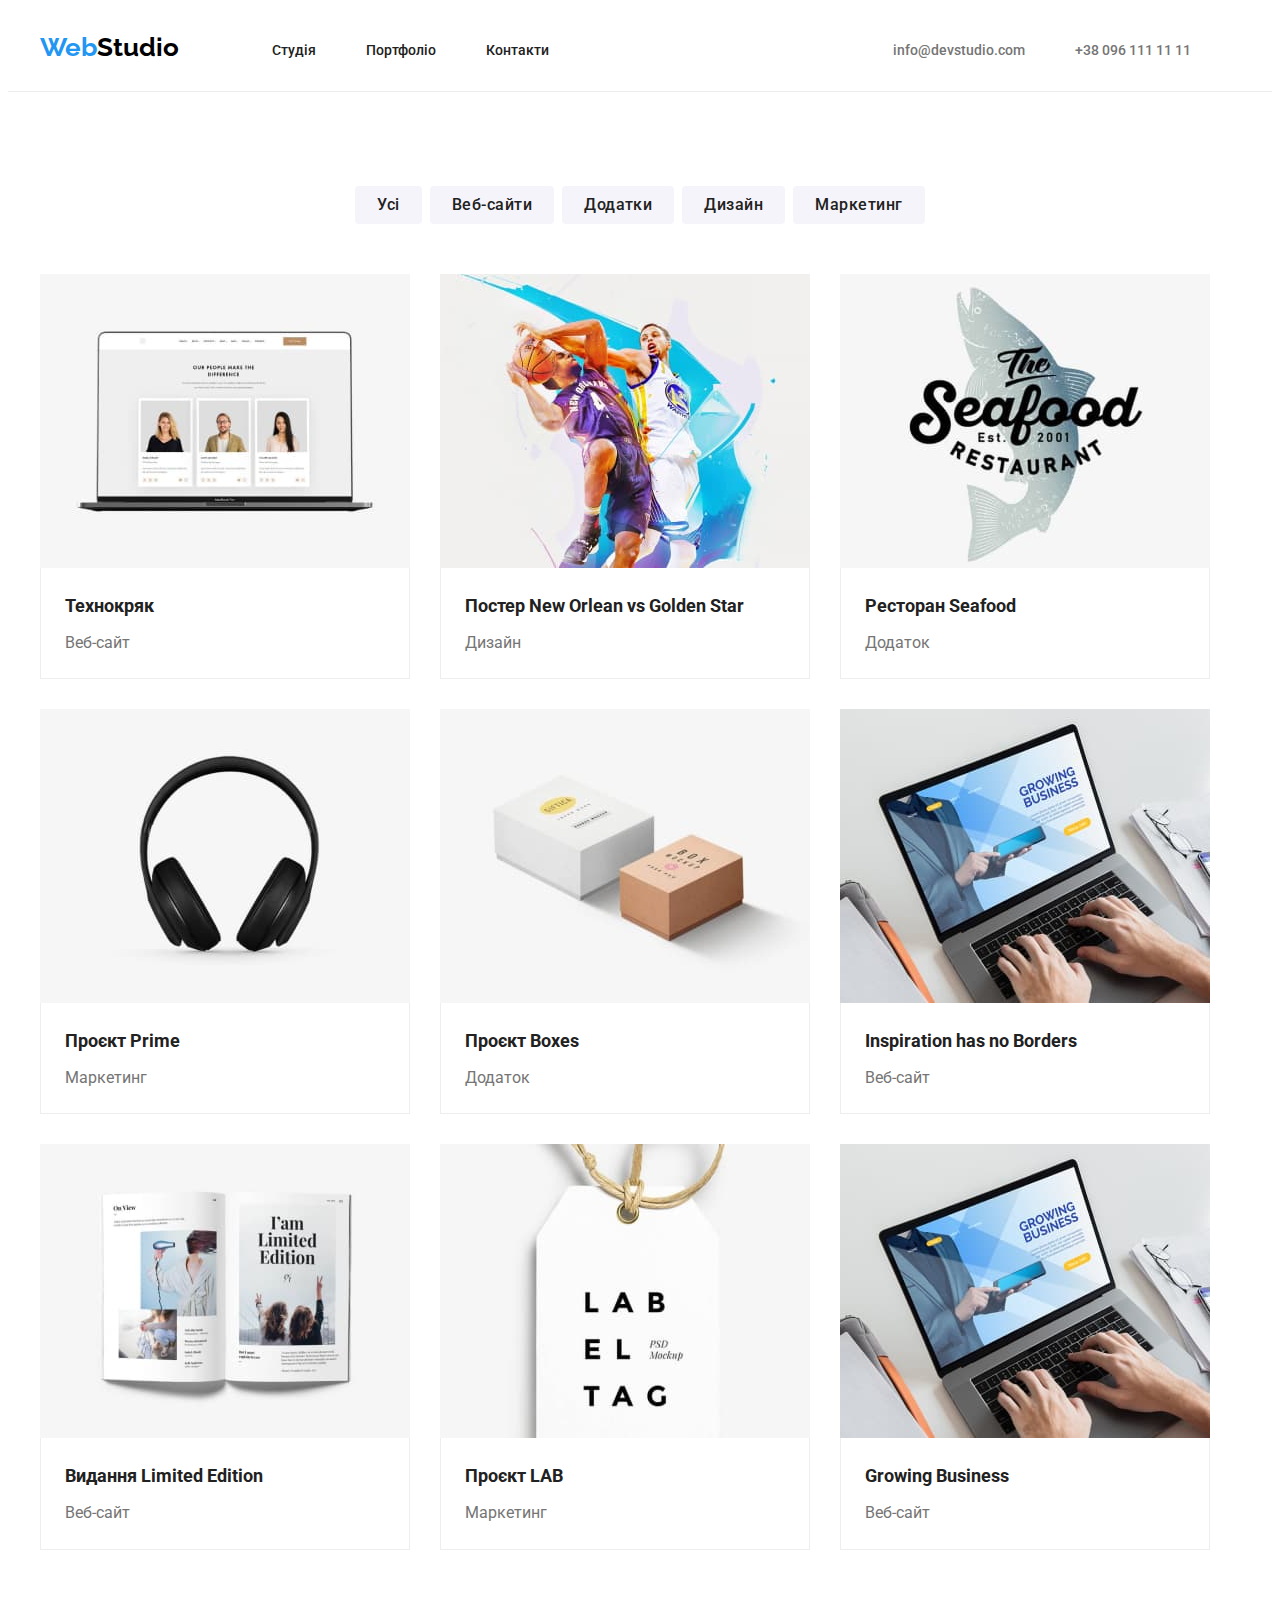
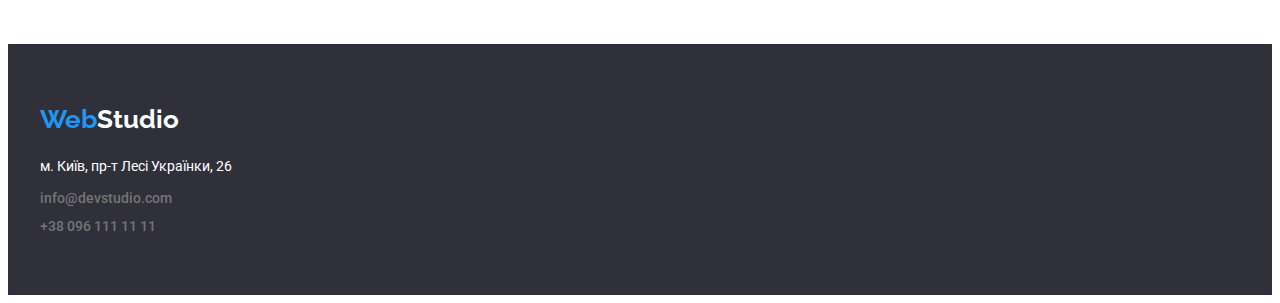
==== portfolio.html @ c837d5fd "commit1" ====
<!DOCTYPE html>
<html lang="uk">

<head>
    <meta charset="UTF-8">
    <meta http-equiv="X-UA-Compatible" content="IE=edge">
    <meta name="viewport" content="width=h, initial-scale=1.0">
    <title>Портфоліо</title>
    <link rel="preconnect" href="https://fonts.googleapis.com">
    <link rel="preconnect" href="https://fonts.gstatic.com" crossorigin>
    <link href="https://fonts.googleapis.com/css2?family=Raleway:wght@700&family=Roboto:wght@400;500;700;900&display=swap"
        rel="stylesheet">
    <link rel="stylesheet" href="https://cdnjs.cloudflare.com/ajax/libs/modern-normalize/1.1.0/modern-normalize.min.css"
        integrity="sha512-wpPYUAdjBVSE4KJnH1VR1HeZfpl1ub8YT/NKx4PuQ5NmX2tKuGu6U/JRp5y+Y8XG2tV+wKQpNHVUX03MfMFn9Q=="
        crossorigin="anonymous" referrerpolicy="no-referrer" />
    <link rel="stylesheet" href="./css/portfolio-styles.css">
    </head>
<body>
    </head>
    
    <body>
    <header class="header-container">
        <div class="conteiner conteiner-header-one">
            <nav class="nav-conteiner">
                <a class="logo-one" href=""><span class="logo">Web</span>Studio</a>
                <ul class="header-nav-list">
                    <li class="title-header"> <a class="header-list" href="./index.html">Студія</a></li>
                    <li class="title-header"> <a class="header-list" href="./portfolio.html">Портфоліо</a></li>
                    <li class="title-header"> <a class="header-list" href="#">Контакти</a></li>
                </ul>
            </nav>
            <ul class="header-contact">
                <li class="title-contact-header"><a class="link-maito"
                        href="mailto:info@devstudio.com">info@devstudio.com</a></li>
                <li class="title-contact-header"><a class="link-tel" href="tel:+380961111111">+38 096 111 11 11</a></li>
            </ul>
        </div>
    </header>
    <main>

    <section class="section">
        <h1 class="portfolio">Портфоліо</h1>
        <div class="container ">
    <ul class="button">
        <li class="title-button"><button class="button-list"type="button">Усі</button></li>
        <li class="title-button"><button class="button-list"type="button">Веб-сайти</button></li>
        <li class="title-button"><button class="button-list"type="button">Додатки</button></li>
        <li class="title-button"><button class="button-list"type="button">Дизайн</button></li>
        <li class="title-button"><button class="button-list"type="button">Маркетинг</button></li>
    </ul>
</div>
<div class="container">
    <ul class="menue">
        <li class="title-list">
            <img src="./imagis/people.jpg" alt="people" width="370" height="294">
            <div class="menue-card">
            <h3 class="menue-list">Технокряк</h3>
            <p class="menue-text">Веб-сайт</p>
            </div>
        </li>
        <li class="title-list">
            <img src="./imagis/basketball.jpg" alt="basketball" width="370" height="294">
            <div class="menue-card">
            <h3 class="menue-list">Постер New Orlean vs Golden Star</h3>
            <p class="menue-text">Дизайн</p> 
            </div>
        </li>
        <li class="title-list">
            <img src="./imagis/seafood.jpg" alt="seafood" width="370" height="294">
            <div class="menue-card">
            <h3 class="menue-list" >Ресторан Seafood</h3>
            <p class="menue-text">Додаток</p>
            </div>
        </li>
        <li class="title-list">
            <img src="./imagis/headphones.jpg" alt="headphones" width="370" height="294">
            <div class="menue-card">
            <h3 class="menue-list">Проєкт Prime</h3>
            <p class="menue-text">Маркетинг</p>
            </div>
        </li>
        <li class="title-list">
            <img src="./imagis/box.jpg" alt="headphones" width="370" height="294">
            <div class="menue-card">
            <h3 class="menue-list">Проєкт Boxes</h3>
            <p class="menue-text">Додаток</p>
            </div>
        </li>
        <li class="title-list">
            <img src="./imagis/laptop.jpg" alt="box" width="370" height="294">
            <div class="menue-card">
            <h3 class="menue-list">Inspiration has no Borders</h3>
            <p class="menue-text">Веб-сайт</p>
            </div>
        </li>
        <li class="title-list">
            <img src="./imagis/magazine.jpg" alt="magazine" width="370" height="294">
            <div class="menue-card">
            <h3 class="menue-list">Видання Limited Edition</h3>
            <p class="menue-text">Веб-сайт</p>
            </div>
        </li>
        <li class="title-list">
            <img src="./imagis/label.jpg" alt="label" width="370" height="294">
            <div class="menue-card">
            <h3 class="menue-list">Проєкт LAB</h3>
            <p class="menue-text">Маркетинг</p>
            </div>
        </li>
        <li class="title-list">
            <img src="./imagis/laptop.jpg" alt="laptop" width="370" height="294">
            <div class="menue-card">
            <h3 class="menue-list" >Growing Business</h3>
            <p class="menue-text">Веб-сайт</p>
        </div>
        </li>
    </ul>
    </div>
    </section>
    </main>
<footer>
    <div class="conteiner">
        <a class="logo-two" href=""><span class="logo-tree">Web</span>Studio</a>
        <address class="adress-list">
            <ul>
                <li class="title-contact-footer"><a class="adress" href="https://goo.gl/maps/CPtrU1FHBa2aNyZL9"
                        target="_blank" rel="noopener noreferrer nofollow">м. Київ, пр-т Лесі Українки, 26
                    </a></li>
                <li class="title-contact-footer"><a class="link-maito"
                        href="mailto:info@devstudio.com">info@devstudio.com</a></li>
                <li class="title-contact-footer"><a class="link-tel" href="tel:+380961111111">+38 096 111 11 11</a></li>
        </address>
    </div>
</footer>
</body>

</html>
---- css/portfolio-styles.css ----
:root {
    --main-color: #757575;
    --second-main-color:#212121;
    --main-background-color: #FFFFFF;
    --hover-color:#2196F3;
}


body {
    color: var(--main-color);
    font-family: 'Roboto', sans-serif;
    background-color: var(--main-background-color)
}

h1,
h2,
h3,
h4,
h5,
h6,
p,
ul,
li {
    margin: 0;
}

ul,
li {
    list-style: none;
    text-align: none;
    padding: 0;
}

img {
    display: block;
    max-width: 100%;
    height: auto;
}


/* header*/
header {
    background-color: var(--main-background-color);
}

.conteiner {
    width: 1200px;
    margin: 0 auto;
    padding: 0 15px;
}

.header-container {
    border-bottom: 1px solid #ECECEC;
}

.conteiner-header-one {
    display: flex;
}

.nav-conteiner {
    display: flex;
}


.logo {
    color: var(--hover-color);
}

.logo-one {
    font-family: "Raleway", sans-serif;
    font-weight: 700;
    font-size: 26px;
    line-height: calc(31/26);
    text-decoration-line: none;
    color: #000000;
    margin-right: 93px;
    padding-top: 24px;
    padding-bottom: 24px;

}


.header-nav-list {
    display: flex;
}

.title-header {}

.header-list {
    color: var(--second-main-color);
    font-weight: 500;
    font-size: 14px;
    line-height: calc(16/14);
    text-decoration-line: none;
}

.title-header {
    list-style-type: none;
    text-align: center;
    list-style-type: none;
    background-color: var(--main-background-color);
    padding-top: 32px;
    padding-bottom: 32px;
    margin-left: 50px;
}

.title-header:first-child {
    margin-left: 0px;
}

.header-list:hover {
    color: var(--hover-color);
}

.header-list:focus {
    color: var(--hover-color);
}

.header-contact {
    display: inline-flex;
    padding-top: 32px;
    padding-bottom: 32px;
    margin-left: 344px;
}

.title-contact-header {
    margin-left: 50px;
}

.title-contact-header:first-child {
    margin-left: 0px;
}

.link-maito,
.link-tel {
    color: var(--main-color);
    font-weight: 500;
    font-size: 14px;
    line-height: calc(16/14);
    text-decoration-line: none;

}

.link-maito:hover,
:focus {
    color: var(--hover-color);
}

.link-tel:hover,
:focus {
    color: var(--hover-color);
}

/* main*/


.portfolio{
    position: absolute;
    white-space: nowrap;
    width: 1px;
    height: 1px;
    overflow: hidden;
    border: 0;
    padding: 0;
    clip: rect(0 0 0 0);
    clip-path: inset(50%);
    margin: -1px;
}
.container {
    width: 1200px;
    margin: 0 auto;
    padding: 0 15px;
}
.section {
    padding-top: 94px;
    padding-bottom: 94px;
}

 .button{
    display:flex;
    text-decoration-line: none; 
    margin-bottom: 50px;
    justify-content: center;   
 }
 .title-button{
margin-left: 8px;


 }
.title-button:first-child{
    margin-left: 0;
}

.button-list {
    font-family: "Roboto", sans-serif;
    background-color: #F5F4FA;
    color: var(--second-main-color);
    cursor: pointer;
    font-weight: 500;
    font-size: 16px;
    line-height: 1.6;
    text-align: center;
    letter-spacing: 0.03em;
    display: inline;
    border-radius: 4px;
    min-width:59px ;
    min-height: 26px;
    padding-left: 22px;
    padding-right:22px ;
    padding-top: 6px;
    padding-bottom:6px ;
    border: none;
    }

 .button-list:hover,.button-list:focus {
    background-color:var(--hover-color);
    color: var(--main-background-color);   
 }


  .menue { 
    display: flex;
     flex-wrap: wrap; 
    list-style-type: none;
    gap: 30px;
   
}
  
.title-list{
    background-color: var(--main-background-color);
    padding-top: none;
    }
 .menue-card {
border-left: 1px solid #EEEEEE;
border-right: 1px solid #EEEEEE;
border-bottom: 1px solid #EEEEEE;
border-top: none;
padding-right: 24px;
padding-left: 24px;
padding-top: 20px;
padding-bottom: 20px;
box-shadow: X1 Y4 B6 S0 rgba(0, 0, 0, 0.16) 0 Y4 B4 S0 rgba(0, 0, 0, 0.06) Y1 B1 S0 rgba(0, 0, 0, 0.12);

 }

.menue-list {
    color:var(--second-main-color);
    font-weight: 700;
    font-size: 18px;
    line-height: 2;
    margin-bottom: 4px;
    
    
}

.menue-text {
    font-weight: 400;
    font-size: 16px;
    line-height: 1.9;
     
}



/* footer*/


footer {
    background-color: #2F303A;
    padding-top: 60px;
    padding-bottom: 60px;
}


.adress {
    color: var(--main-background-color);
}

.adress:hover,
:focus {
    color: var(--hover-color);
}

.adress-list {
    font-style: normal;
    margin-top: 20px;
}

.adress {
    font-weight: 400;
    font-size: 14px;
    line-height: 1.7;
    text-decoration-line: none;


}

.title-contact-footer {
    margin-bottom: 9px;
}

.title-contact-footer:last-child {
    margin-bottom: 0;
}

.logo-two {
    color: var(--main-background-color);
    text-decoration-line: none;

}

.logo-two,
.logo-tree {
    font-family: "Raleway", sans-serif;
    font-weight: 700;
    font-size: 26px;
    line-height: calc(31/26);
}

.logo-tree {
    color: var(--hover-color);
    text-decoration-line: none;
}
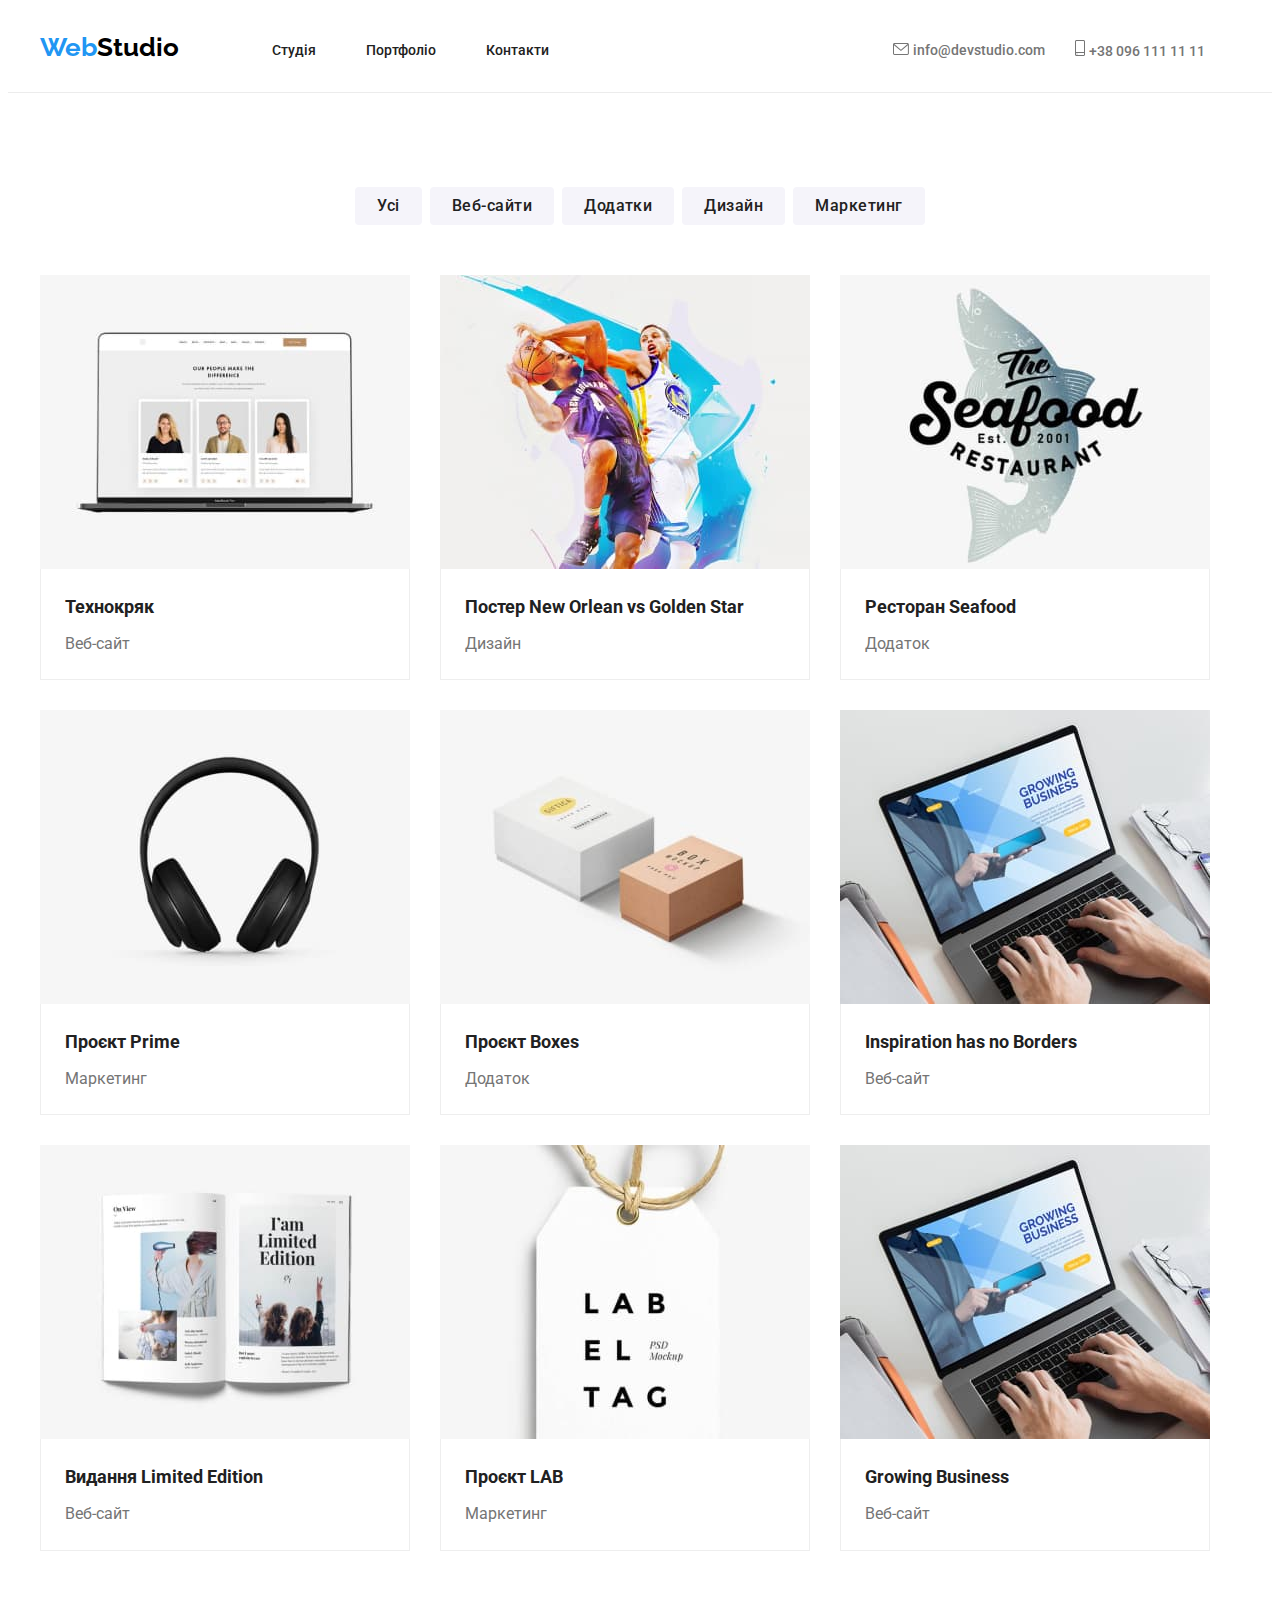
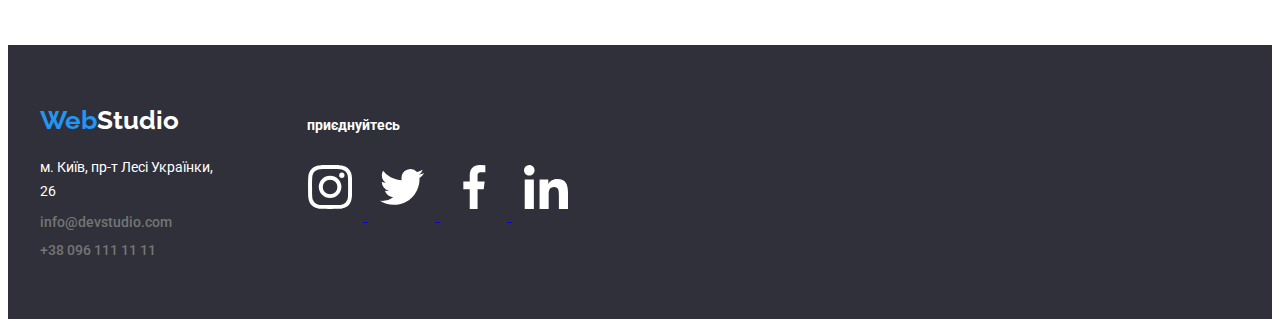
==== commit b54088d6: "commit" ====
--- a/portfolio.html
+++ b/portfolio.html
@@ -30,9 +30,20 @@
                 </ul>
             </nav>
             <ul class="header-contact">
-                <li class="title-contact-header"><a class="link-maito"
-                        href="mailto:info@devstudio.com">info@devstudio.com</a></li>
-                <li class="title-contact-header"><a class="link-tel" href="tel:+380961111111">+38 096 111 11 11</a></li>
+                <li class="title-contact-header">
+                    <a class="link-envelope" href="mailto:info@devstudio.com"><svg class="icon-envelope" width="16px"
+                            height="12px">
+                            <use href="./images/symbol-defs.svg#envelope"></use>
+                        </svg></a>
+                    <a class="link-maito" href="mailto:info@devstudio.com"> info@devstudio.com</a>
+                </li>
+                <li class="title-contact-header">
+                    <a class="link-smartphone" href="tel:+380961111111"><svg class="icon-smartphone" width="10px"
+                            height="16px">
+                            <use href="./images/symbol-defs.svg#smartphone"></use>
+                        </svg></a>
+                    <a class="link-tel" href="tel:+380961111111"> +38 096 111 11 11</a>
+                </li>
             </ul>
         </div>
     </header>
@@ -52,63 +63,63 @@
 <div class="container">
     <ul class="menue">
         <li class="title-list">
-            <img src="./imagis/people.jpg" alt="people" width="370" height="294">
+            <img src="./images/people.jpg" alt="people" width="370" height="294">
             <div class="menue-card">
             <h3 class="menue-list">Технокряк</h3>
             <p class="menue-text">Веб-сайт</p>
             </div>
         </li>
         <li class="title-list">
-            <img src="./imagis/basketball.jpg" alt="basketball" width="370" height="294">
+            <img src="./images/basketball.jpg" alt="basketball" width="370" height="294">
             <div class="menue-card">
             <h3 class="menue-list">Постер New Orlean vs Golden Star</h3>
             <p class="menue-text">Дизайн</p> 
             </div>
         </li>
         <li class="title-list">
-            <img src="./imagis/seafood.jpg" alt="seafood" width="370" height="294">
+            <img src="./images/seafood.jpg" alt="seafood" width="370" height="294">
             <div class="menue-card">
             <h3 class="menue-list" >Ресторан Seafood</h3>
             <p class="menue-text">Додаток</p>
             </div>
         </li>
         <li class="title-list">
-            <img src="./imagis/headphones.jpg" alt="headphones" width="370" height="294">
+            <img src="./images/headphones.jpg" alt="headphones" width="370" height="294">
             <div class="menue-card">
             <h3 class="menue-list">Проєкт Prime</h3>
             <p class="menue-text">Маркетинг</p>
             </div>
         </li>
         <li class="title-list">
-            <img src="./imagis/box.jpg" alt="headphones" width="370" height="294">
+            <img src="./images/box.jpg" alt="headphones" width="370" height="294">
             <div class="menue-card">
             <h3 class="menue-list">Проєкт Boxes</h3>
             <p class="menue-text">Додаток</p>
             </div>
         </li>
         <li class="title-list">
-            <img src="./imagis/laptop.jpg" alt="box" width="370" height="294">
+            <img src="./images/laptop.jpg" alt="box" width="370" height="294">
             <div class="menue-card">
             <h3 class="menue-list">Inspiration has no Borders</h3>
             <p class="menue-text">Веб-сайт</p>
             </div>
         </li>
         <li class="title-list">
-            <img src="./imagis/magazine.jpg" alt="magazine" width="370" height="294">
+            <img src="./images/magazine.jpg" alt="magazine" width="370" height="294">
             <div class="menue-card">
             <h3 class="menue-list">Видання Limited Edition</h3>
             <p class="menue-text">Веб-сайт</p>
             </div>
         </li>
         <li class="title-list">
-            <img src="./imagis/label.jpg" alt="label" width="370" height="294">
+            <img src="./images/label.jpg" alt="label" width="370" height="294">
             <div class="menue-card">
             <h3 class="menue-list">Проєкт LAB</h3>
             <p class="menue-text">Маркетинг</p>
             </div>
         </li>
         <li class="title-list">
-            <img src="./imagis/laptop.jpg" alt="laptop" width="370" height="294">
+            <img src="./images/laptop.jpg" alt="laptop" width="370" height="294">
             <div class="menue-card">
             <h3 class="menue-list" >Growing Business</h3>
             <p class="menue-text">Веб-сайт</p>
@@ -119,17 +130,49 @@
     </section>
     </main>
 <footer>
-    <div class="conteiner">
-        <a class="logo-two" href=""><span class="logo-tree">Web</span>Studio</a>
-        <address class="adress-list">
-            <ul>
-                <li class="title-contact-footer"><a class="adress" href="https://goo.gl/maps/CPtrU1FHBa2aNyZL9"
-                        target="_blank" rel="noopener noreferrer nofollow">м. Київ, пр-т Лесі Українки, 26
-                    </a></li>
-                <li class="title-contact-footer"><a class="link-maito"
-                        href="mailto:info@devstudio.com">info@devstudio.com</a></li>
-                <li class="title-contact-footer"><a class="link-tel" href="tel:+380961111111">+38 096 111 11 11</a></li>
-        </address>
+    <div class="conteiner conteiner-footer">
+        <div class="conteiner-logo-footer">
+            <a class="logo-two" href=""><span class="logo-tree">Web</span>Studio</a>
+            <address class="adress-list">
+                <ul>
+                    <li class="title-contact-footer"><a class="adress" href="https://goo.gl/maps/CPtrU1FHBa2aNyZL9"
+                            target="_blank" rel="noopener noreferrer nofollow">м. Київ, пр-т Лесі Українки, 26
+                        </a></li>
+                    <li class="title-contact-footer"><a class="link-maito"
+                            href="mailto:info@devstudio.com">info@devstudio.com</a></li>
+                    <li class="title-contact-footer"><a class="link-tel" href="tel:+380961111111">+38 096 111 11 11</a>
+                    </li>
+            </address>
+        </div>
+        <div class="conteiner social-contact">
+            <h3 class="footer-social-contact">приєднуйтесь</h3>
+            <ul class="social-title-icon">
+                <li class="social-icon-list">
+                    <a class="icon-list-footer" href="https://www.instagram.com/"> <svg class="social-icon-one"
+                            width="20px" height="20px">
+                            <use href="./images/symbol-defs.svg#instagram"></use>
+                        </svg> </a>
+                </li>
+                <li class="social-icon-list">
+                    <a class="icon-list-footer" href="https://twitter.com/"> <svg class="social-icon-one" width="20px"
+                            height="20px">
+                            <use href="./images/symbol-defs.svg#twitter"></use>
+                        </svg> </a>
+                </li>
+                <li class="social-icon-list">
+                    <a class="icon-list-footer" href="https://m.facebook.com/"> <svg class="social-icon-one"
+                            width="20px" height="20px">
+                            <use href="./images/symbol-defs.svg#facebook"></use>
+                        </svg> </a>
+                </li>
+                <li class="social-icon-list">
+                    <a class="icon-list-footer" href="https://ua.linkedin.com/"> <svg class="social-icon-one"
+                            width="20px" height="20px">
+                            <use href="./images/symbol-defs.svg#linkedin"></use>
+                        </svg> </a>
+                </li>
+            </ul>
+        </div>
     </div>
 </footer>
 </body>
--- a/css/portfolio-styles.css
+++ b/css/portfolio-styles.css
@@ -84,7 +84,6 @@
     display: flex;
 }
 
-.title-header {}
 
 .header-list {
     color: var(--second-main-color);
@@ -124,12 +123,13 @@
 }
 
 .title-contact-header {
-    margin-left: 50px;
+    margin-left: 30px;
 }
 
 .title-contact-header:first-child {
     margin-left: 0px;
 }
+
 
 .link-maito,
 .link-tel {
@@ -138,7 +138,26 @@
     font-size: 14px;
     line-height: calc(16/14);
     text-decoration-line: none;
-
+    align-items: top;
+}
+
+.icon-envelope {
+    fill: rgba(117, 117, 117, 1);
+}
+
+.icon-smartphone {
+    fill: rgba(117, 117, 117, 1);
+
+}
+
+.icon-envelope:hover,
+:focus {
+    color: var(--hover-color);
+}
+
+.icon-smartphone:hover,
+:focus {
+    color: var(--hover-color);
 }
 
 .link-maito:hover,
@@ -184,6 +203,7 @@
  }
  .title-button{
 margin-left: 8px;
+
 
 
  }
@@ -209,13 +229,17 @@
     padding-right:22px ;
     padding-top: 6px;
     padding-bottom:6px ;
-    border: none;
-    }
+    border: none;}
+   
 
  .button-list:hover,.button-list:focus {
     background-color:var(--hover-color);
-    color: var(--main-background-color);   
- }
+    color: var(--main-background-color); 
+    box-shadow: 1px 4px 6px 0px rgba(0, 0, 0, 0.16),
+    0px 4px 4px 0px rgba(0, 0, 0, 0.06),
+    0px 1px 1px 0px rgba(0, 0, 0, 0.12);}
+    
+ 
 
 
   .menue { 
@@ -230,6 +254,20 @@
     background-color: var(--main-background-color);
     padding-top: none;
     }
+.title-list:hover
+{
+box-shadow: 1px 4px 6px 0px rgba(0, 0, 0, 0.16),
+        0px 4px 4px 0px rgba(0, 0, 0, 0.06),
+        0px 1px 1px 0px rgba(0, 0, 0, 0.12);
+}
+
+.title-list:focus{
+box-shadow: 1px 4px 6px 0px rgba(0, 0, 0, 0.16),
+        0px 4px 4px 0px rgba(0, 0, 0, 0.06),
+        0px 1px 1px 0px rgba(0, 0, 0, 0.12);
+
+}
+
  .menue-card {
 border-left: 1px solid #EEEEEE;
 border-right: 1px solid #EEEEEE;
@@ -239,7 +277,6 @@
 padding-left: 24px;
 padding-top: 20px;
 padding-bottom: 20px;
-box-shadow: X1 Y4 B6 S0 rgba(0, 0, 0, 0.16) 0 Y4 B4 S0 rgba(0, 0, 0, 0.06) Y1 B1 S0 rgba(0, 0, 0, 0.12);
 
  }
 
@@ -271,6 +308,16 @@
     padding-bottom: 60px;
 }
 
+.conteiner-footer {
+    width: 1200px;
+    display: flex;
+    margin: 0 auto;
+    padding: 0;
+}
+
+.conteiner-logo-footer {
+    width: 240px;
+}
 
 .adress {
     color: var(--main-background-color);
@@ -292,7 +339,6 @@
     line-height: 1.7;
     text-decoration-line: none;
 
-
 }
 
 .title-contact-footer {
@@ -306,6 +352,7 @@
 .logo-two {
     color: var(--main-background-color);
     text-decoration-line: none;
+
 
 }
 
@@ -315,9 +362,58 @@
     font-weight: 700;
     font-size: 26px;
     line-height: calc(31/26);
+
+
 }
 
 .logo-tree {
     color: var(--hover-color);
     text-decoration-line: none;
+
+}
+
+.social-contact {
+    padding-top: 12px;
+    padding-left: 70px;
+}
+
+
+.footer-social-contact {
+    font-family: "Roboto", sans-serif;
+    font-size: 14px;
+    text-align: center;
+    color: var(--main-background-color);
+    font-weight: 700;
+    line-height: 1.17;
+    width: 116px;
+    margin-bottom: 20px;
+
+}
+
+.social-icon-list {
+    display: inline;
+    margin-top: 20px;
+    gap: 10px;
+
+}
+
+.social-icon-one {
+    background-color: solid rgba(255, 255, 255, 0.1);
+    fill: #FFFFFF;
+    width: 44px;
+    height: 44px;
+    padding: 12px;
+
+}
+
+.social-icon-one:hover {
+    background-color: var(--hover-color);
+    fill: rgba(255, 255, 255, 1);
+    border-radius: 50%;
+}
+
+.social-icon-one:focus {
+    background-color: var(--hover-color);
+    fill: rgba(255, 255, 255, 1);
+    border-radius: 50%;
 }